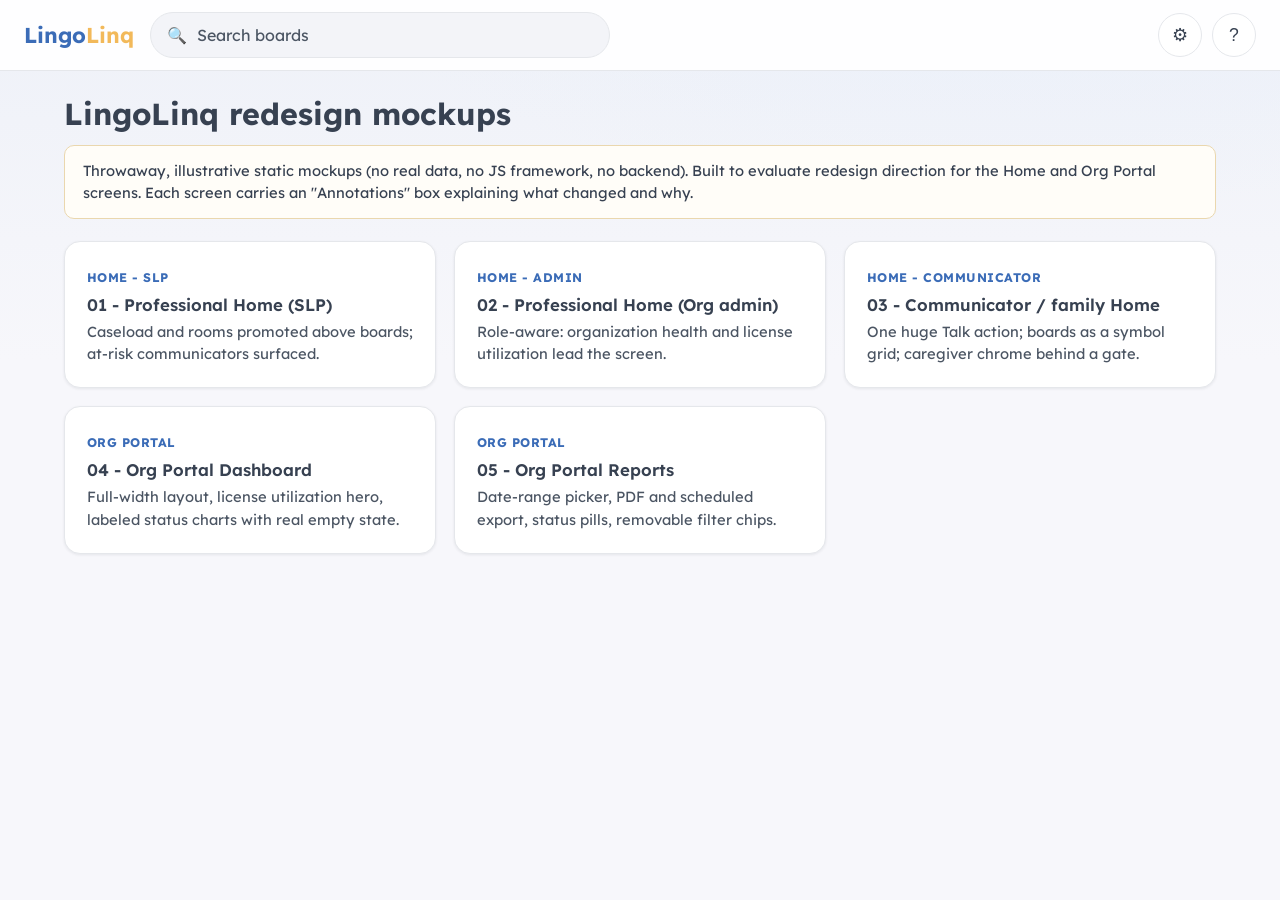
==== index.html @ 433f0b20 "Org Portal + Home landing UX mockups (fake data)" ====
<!DOCTYPE html>
<html lang="en">
<head>
  <meta charset="UTF-8" />
  <meta name="viewport" content="width=device-width, initial-scale=1.0" />
  <title>LingoLinq Redesign Mockups - Gallery</title>
  <link rel="preconnect" href="https://fonts.googleapis.com" />
  <link rel="preconnect" href="https://fonts.gstatic.com" crossorigin />
  <link href="https://fonts.googleapis.com/css2?family=Lexend:wght@400;500;600;700&family=Atkinson+Hyperlegible:wght@400;700&display=swap" rel="stylesheet" />
  <link rel="stylesheet" href="style.css" />
</head>
<body>
  <header class="topbar">
    <a class="brand" href="index.html">Lingo<span class="dot">Linq</span></a>
    <div class="search" role="search">
      <span aria-hidden="true">&#128269;</span>
      <input type="search" placeholder="Search boards" aria-label="Search boards" />
    </div>
    <div class="topbar-right">
      <button class="icon-btn" aria-label="Settings">&#9881;</button>
      <button class="icon-btn" aria-label="Help">?</button>
    </div>
  </header>

  <main>
    <h1>LingoLinq redesign mockups</h1>
    <div class="note-banner">
      Throwaway, illustrative static mockups (no real data, no JS framework, no backend). Built to evaluate redesign
      direction for the Home and Org Portal screens. Each screen carries an "Annotations" box explaining what changed and why.
    </div>

    <section class="gallery-grid">
      <a class="card gallery-card" href="01-home-slp.html">
        <span class="tag">Home - SLP</span>
        <h3>01 - Professional Home (SLP)</h3>
        <p>Caseload and rooms promoted above boards; at-risk communicators surfaced.</p>
      </a>
      <a class="card gallery-card" href="02-home-admin.html">
        <span class="tag">Home - Admin</span>
        <h3>02 - Professional Home (Org admin)</h3>
        <p>Role-aware: organization health and license utilization lead the screen.</p>
      </a>
      <a class="card gallery-card" href="03-home-communicator.html">
        <span class="tag">Home - Communicator</span>
        <h3>03 - Communicator / family Home</h3>
        <p>One huge Talk action; boards as a symbol grid; caregiver chrome behind a gate.</p>
      </a>
      <a class="card gallery-card" href="04-org-portal-landing.html">
        <span class="tag">Org Portal</span>
        <h3>04 - Org Portal Dashboard</h3>
        <p>Full-width layout, license utilization hero, labeled status charts with real empty state.</p>
      </a>
      <a class="card gallery-card" href="05-org-reports.html">
        <span class="tag">Org Portal</span>
        <h3>05 - Org Portal Reports</h3>
        <p>Date-range picker, PDF and scheduled export, status pills, removable filter chips.</p>
      </a>
    </section>
  </main>
</body>
</html>
---- style.css ----
/* LingoLinq redesign mockups - shared stylesheet (throwaway, illustrative only) */

:root {
  --canvas: #F7F7FB;
  --ink: #374151;
  --ink-soft: #4B5563;
  --amber: #F2B95A;
  --brand-blue: #3B6CB7;
  --brand-blue-dark: #2F578F;
  --ok: #2E7D5B;
  --warn: #B7791F;
  --risk: #B42318;
  --card: #FFFFFF;
  --border: #E5E7EB;
  --shadow: 0 1px 3px rgba(16, 24, 40, .08);
  --shadow-lg: 0 4px 16px rgba(16, 24, 40, .10);
  --radius: 16px;
  --radius-sm: 10px;
}

* { box-sizing: border-box; }

html, body { margin: 0; padding: 0; }

body {
  font-family: "Lexend", "Atkinson Hyperlegible", system-ui, -apple-system, sans-serif;
  font-size: 16px;
  line-height: 1.5;
  color: var(--ink);
  background:
    radial-gradient(1200px 500px at 80% -10%, #EAF0FA 0%, rgba(234,240,250,0) 60%),
    linear-gradient(180deg, #EEF1F8 0%, var(--canvas) 40%);
  min-height: 100vh;
}

a { color: var(--brand-blue); }

h1, h2, h3 { font-family: "Lexend", system-ui, sans-serif; color: var(--ink); margin: 0 0 .4em; line-height: 1.25; }
h1 { font-size: 1.9rem; font-weight: 700; }
h2 { font-size: 1.3rem; font-weight: 600; }
h3 { font-size: 1.05rem; font-weight: 600; }

p { margin: 0 0 .6em; }

/* ---------- focus visibility (WCAG 2.4.7) ---------- */
:focus-visible {
  outline: 3px solid var(--brand-blue);
  outline-offset: 2px;
  border-radius: 6px;
}

/* ---------- top bar / chrome ---------- */
.topbar {
  display: flex;
  align-items: center;
  gap: 16px;
  padding: 12px 24px;
  background: rgba(255, 255, 255, .92);
  border-bottom: 1px solid var(--border);
  backdrop-filter: blur(6px);
  position: sticky;
  top: 0;
  z-index: 20;
  flex-wrap: wrap;
}
.brand {
  font-family: "Lexend", system-ui, sans-serif;
  font-weight: 700;
  font-size: 1.35rem;
  color: var(--brand-blue);
  text-decoration: none;
  white-space: nowrap;
}
.brand .dot { color: var(--amber); }
.search {
  flex: 1 1 260px;
  min-width: 200px;
  max-width: 460px;
  display: flex;
  align-items: center;
  gap: 8px;
  background: #F3F4F8;
  border: 1px solid var(--border);
  border-radius: 999px;
  padding: 9px 16px;
}
.search input {
  border: 0;
  background: transparent;
  font: inherit;
  color: var(--ink);
  width: 100%;
  min-height: 26px;
}
.search input::placeholder { color: var(--ink-soft); }
.topbar-right { display: flex; align-items: center; gap: 10px; margin-left: auto; }

/* generic buttons */
.btn {
  font: inherit;
  font-weight: 600;
  border-radius: 999px;
  border: 1px solid transparent;
  padding: 11px 20px;
  min-height: 44px;
  cursor: pointer;
  display: inline-flex;
  align-items: center;
  justify-content: center;
  gap: 8px;
  text-decoration: none;
  white-space: nowrap;
}
.btn-primary { background: var(--brand-blue); color: #fff; }
.btn-primary:hover { background: var(--brand-blue-dark); }
.btn-ghost { background: #fff; color: var(--brand-blue); border-color: var(--border); }
.btn-ghost:hover { background: #F3F6FB; }
.btn-amber { background: var(--amber); color: #4A340A; }
.icon-btn {
  width: 44px; height: 44px;
  border-radius: 50%;
  border: 1px solid var(--border);
  background: #fff;
  color: var(--ink);
  font-size: 1.1rem;
  display: inline-flex; align-items: center; justify-content: center;
  cursor: pointer;
}
.icon-btn:hover { background: #F3F6FB; }
.btn-sm { padding: 8px 14px; min-height: 40px; font-size: .92rem; }

/* ---------- pill tab nav ---------- */
.tabs {
  display: flex;
  gap: 6px;
  padding: 8px;
  background: #fff;
  border: 1px solid var(--border);
  border-radius: 999px;
  box-shadow: var(--shadow);
  width: fit-content;
  max-width: 100%;
  overflow: visible;
  flex-wrap: wrap;
}
.tab {
  font: inherit;
  font-weight: 600;
  color: var(--ink-soft);
  background: transparent;
  border: 0;
  border-radius: 999px;
  padding: 10px 20px;
  min-height: 44px;
  cursor: pointer;
  text-decoration: none;
  display: inline-flex;
  align-items: center;
}
.tab:hover { background: #F1F4FA; color: var(--ink); }
.tab[aria-current="page"], .tab.active {
  background: var(--brand-blue);
  color: #fff;
}

/* ---------- layout ---------- */
main { max-width: 1200px; margin: 0 auto; padding: 24px; }
main.wide { max-width: 1320px; }
.page-head {
  display: flex; align-items: center; justify-content: space-between;
  gap: 16px; flex-wrap: wrap; margin-bottom: 18px;
}
.greeting { display: flex; align-items: center; gap: 14px; }
.greeting .emoji { font-size: 2.4rem; line-height: 1; }
.subtle { color: var(--ink-soft); font-size: .95rem; }

.row { display: grid; gap: 18px; margin-bottom: 18px; }
.row-2 { grid-template-columns: 2fr 1fr; }
.row-3 { grid-template-columns: repeat(3, 1fr); }
.row-eq2 { grid-template-columns: 1fr 1fr; }
@media (max-width: 860px) {
  .row-2, .row-3, .row-eq2 { grid-template-columns: 1fr; }
}

/* ---------- cards ---------- */
.card {
  background: var(--card);
  border: 1px solid var(--border);
  border-radius: var(--radius);
  box-shadow: var(--shadow);
  padding: 22px;
}
.card h2, .card h3 { margin-top: 0; }
.card-hero { padding: 26px; box-shadow: var(--shadow-lg); }
.card-head { display: flex; align-items: center; justify-content: space-between; gap: 12px; margin-bottom: 14px; flex-wrap: wrap; }

/* ---------- status pills / labels ---------- */
.pill {
  display: inline-flex; align-items: center; gap: 6px;
  font-size: .85rem; font-weight: 600;
  padding: 4px 12px; border-radius: 999px;
  min-height: 28px;
  border: 1px solid transparent;
}
.pill-risk { background: #FCEBEA; color: var(--risk); border-color: #F3C5C0; }
.pill-warn { background: #FBF1DD; color: var(--warn); border-color: #EAD7AE; }
.pill-ok { background: #E5F2EC; color: var(--ok); border-color: #BFE0CF; }
.pill-neutral { background: #EEF1F6; color: var(--ink-soft); border-color: var(--border); }
.dot-status { width: 9px; height: 9px; border-radius: 50%; display: inline-block; }
.dot-risk { background: var(--risk); }
.dot-warn { background: var(--warn); }
.dot-ok { background: var(--ok); }

/* ---------- lists ---------- */
.attn-list { list-style: none; margin: 0; padding: 0; }
.attn-list li {
  display: flex; align-items: center; justify-content: space-between;
  gap: 12px; padding: 14px 4px; border-top: 1px solid var(--border); flex-wrap: wrap;
}
.attn-list li:first-child { border-top: 0; }
.attn-left { display: flex; flex-direction: column; gap: 4px; }
.attn-name { font-weight: 600; }

/* big tap links (rooms, orgs) */
.taplink {
  display: flex; align-items: center; gap: 12px;
  padding: 16px; min-height: 64px;
  border: 1px solid var(--border); border-radius: var(--radius-sm);
  background: #FAFBFE; text-decoration: none; color: var(--ink);
  font-weight: 600; margin-bottom: 10px;
}
.taplink:hover { background: #F1F5FC; border-color: #C9D6EC; }
.taplink:last-child { margin-bottom: 0; }
.taplink .meta { font-weight: 400; color: var(--ink-soft); font-size: .9rem; }
.taplink .lead { display: flex; flex-direction: column; }
.taplink .chev { margin-left: auto; color: var(--brand-blue); font-weight: 700; }

/* ---------- KPI tiles ---------- */
.kpi-grid { display: grid; grid-template-columns: repeat(4, 1fr); gap: 14px; }
@media (max-width: 860px) { .kpi-grid { grid-template-columns: repeat(2, 1fr); } }
@media (max-width: 480px) { .kpi-grid { grid-template-columns: 1fr; } }
.kpi {
  background: #fff; border: 1px solid var(--border); border-radius: var(--radius-sm);
  padding: 16px; box-shadow: var(--shadow);
}
.kpi .num { font-family: "Lexend", sans-serif; font-size: 2rem; font-weight: 700; line-height: 1; color: var(--ink); }
.kpi .lbl { font-size: .82rem; color: var(--ink-soft); margin-top: 6px; }

/* progress bars */
.progress {
  height: 12px; border-radius: 999px; background: #E9ECF3;
  overflow: hidden; border: 1px solid var(--border); margin: 8px 0;
}
.progress > span { display: block; height: 100%; background: var(--brand-blue); border-radius: 999px; }
.progress.amber > span { background: var(--amber); }

/* ---------- board / symbol grid ---------- */
.board-grid {
  display: grid;
  grid-template-columns: repeat(auto-fill, minmax(150px, 1fr));
  gap: 14px;
}
.board-tile {
  display: flex; flex-direction: column; align-items: center; justify-content: center;
  gap: 8px; min-height: 120px; padding: 14px;
  border: 1px solid var(--border); border-radius: var(--radius-sm);
  background: #FAFBFE; text-decoration: none; color: var(--ink);
  text-align: center; font-weight: 600;
}
.board-tile:hover { background: #F1F5FC; border-color: #C9D6EC; }
.board-tile .sym { font-size: 2.4rem; line-height: 1; }
.board-tile .sub { font-weight: 400; color: var(--ink-soft); font-size: .82rem; }
.board-tile.crisis { background: #FCEBEA; border: 2px solid var(--risk); color: var(--risk); }
.board-tile.crisis .sub { color: var(--risk); }

/* communicator big tiles */
.symbol-grid { grid-template-columns: repeat(auto-fill, minmax(180px, 1fr)); gap: 18px; }
.symbol-grid .board-tile { min-height: 160px; font-size: 1.15rem; }
.symbol-grid .board-tile .sym { font-size: 3.4rem; }

/* ---------- communicator TALK hero ---------- */
.talk-hero {
  display: flex; flex-direction: column; align-items: center; justify-content: center;
  gap: 10px; min-height: 240px; width: 100%;
  background: linear-gradient(160deg, var(--brand-blue) 0%, var(--brand-blue-dark) 100%);
  color: #fff; border: 0; border-radius: 22px; cursor: pointer;
  box-shadow: var(--shadow-lg); margin-bottom: 22px; text-align: center; padding: 24px;
}
.talk-hero .talk-icon { font-size: 4.5rem; line-height: 1; }
.talk-hero .talk-label { font-family: "Lexend", sans-serif; font-size: 3rem; font-weight: 700; }
.talk-hero .talk-sub { font-size: 1.15rem; opacity: .95; }
.talk-hero:hover { filter: brightness(1.04); }

/* caregiver gate */
.gate {
  margin-top: 28px; display: flex; align-items: center; gap: 12px;
  padding: 14px 18px; border: 1px dashed #C7CCD6; border-radius: var(--radius-sm);
  background: rgba(255,255,255,.6); color: var(--ink-soft);
}
.gate .lock { font-size: 1.3rem; }
.gate .gate-text { font-weight: 600; color: var(--ink-soft); }

/* ---------- tables ---------- */
.table-wrap { overflow-x: auto; border-radius: var(--radius-sm); border: 1px solid var(--border); }
table.data { width: 100%; border-collapse: collapse; font-size: .95rem; background: #fff; min-width: 720px; }
table.data th, table.data td { text-align: left; padding: 12px 14px; border-bottom: 1px solid var(--border); }
table.data thead th { background: #F3F5F9; color: var(--ink); font-weight: 600; position: sticky; top: 0; }
table.data tbody tr:hover { background: #F8FAFE; }
table.data td .btn { padding: 7px 14px; min-height: 40px; }

/* controls bar */
.controls {
  display: flex; gap: 12px; flex-wrap: wrap; align-items: flex-end; margin-bottom: 16px;
}
.field { display: flex; flex-direction: column; gap: 5px; }
.field label { font-size: .82rem; font-weight: 600; color: var(--ink-soft); }
.field select, .field input {
  font: inherit; padding: 10px 12px; min-height: 44px;
  border: 1px solid var(--border); border-radius: var(--radius-sm); background: #fff; color: var(--ink);
}
.daterange { display: flex; align-items: flex-end; gap: 8px; }
.daterange .sep { padding-bottom: 12px; color: var(--ink-soft); }

/* split button */
.split { position: relative; display: inline-flex; flex-direction: column; }
.split-menu {
  position: absolute; top: calc(100% + 6px); right: 0;
  background: #fff; border: 1px solid var(--border); border-radius: var(--radius-sm);
  box-shadow: var(--shadow-lg); padding: 6px; min-width: 200px; z-index: 5;
}
.split-menu a {
  display: block; padding: 10px 12px; border-radius: 8px; text-decoration: none; color: var(--ink); font-weight: 500;
}
.split-menu a:hover { background: #F1F5FC; }

/* filter chips */
.chips { display: flex; gap: 8px; flex-wrap: wrap; align-items: center; }
.chip {
  display: inline-flex; align-items: center; gap: 6px;
  background: #EEF1F6; border: 1px solid var(--border); border-radius: 999px;
  padding: 6px 12px; font-size: .85rem; font-weight: 600; color: var(--ink);
  min-height: 32px;
}
.chip button { border: 0; background: transparent; color: var(--ink-soft); cursor: pointer; font-size: 1rem; line-height: 1; padding: 0 2px; }

/* summary strip */
.summary-strip {
  display: flex; gap: 14px; align-items: center; flex-wrap: wrap;
  background: #fff; border: 1px solid var(--border); border-radius: var(--radius-sm);
  padding: 12px 16px; margin-bottom: 14px; box-shadow: var(--shadow);
}
.summary-strip .count { font-weight: 700; }

/* ---------- charts (pure CSS) ---------- */
.bar-chart { display: flex; align-items: flex-end; gap: 10px; height: 170px; padding-top: 8px; }
.bar-col { flex: 1; display: flex; flex-direction: column; align-items: center; gap: 6px; justify-content: flex-end; height: 100%; }
.bar { width: 100%; max-width: 42px; background: var(--brand-blue); border-radius: 6px 6px 0 0; }
.bar-col .blbl { font-size: .78rem; color: var(--ink-soft); }
.bar-col .bval { font-size: .78rem; font-weight: 600; color: var(--ink); }

.hbar-row { display: flex; align-items: center; gap: 10px; margin-bottom: 12px; }
.hbar-row .hlbl { width: 90px; font-size: .9rem; font-weight: 600; flex-shrink: 0; }
.hbar-track { flex: 1; height: 22px; background: #EEF1F6; border-radius: 6px; overflow: hidden; border: 1px solid var(--border); }
.hbar-fill { height: 100%; border-radius: 6px; display: flex; align-items: center; padding-left: 8px; color: #fff; font-size: .78rem; font-weight: 700; }
.hbar-fill.ok { background: var(--ok); }
.hbar-fill.warn { background: var(--warn); }
.hbar-fill.risk { background: var(--risk); }
.hbar-row .hval { width: 44px; text-align: right; font-size: .85rem; font-weight: 600; color: var(--ink); }

/* empty state */
.empty-state {
  border: 2px dashed #C7CCD6; border-radius: var(--radius-sm);
  padding: 20px; text-align: center; color: var(--ink-soft); background: #FAFBFE;
}
.empty-state .es-icon { font-size: 2rem; }

/* ---------- annotations legend ---------- */
.annotations {
  position: fixed; bottom: 18px; right: 18px; width: 320px; max-width: calc(100vw - 36px);
  background: #FFFDF8; border: 1px solid #EAD7AE; border-left: 4px solid var(--amber);
  border-radius: 12px; box-shadow: var(--shadow-lg); padding: 14px 16px;
  font-size: .85rem; color: var(--ink); z-index: 50;
}
.annotations h4 { margin: 0 0 8px; font-size: .9rem; display: flex; align-items: center; gap: 8px; }
.annotations h4 .x { margin-left: auto; cursor: pointer; color: var(--ink-soft); border: 0; background: transparent; font-size: 1rem; }
.annotations ul { margin: 0; padding-left: 18px; }
.annotations li { margin-bottom: 6px; line-height: 1.4; }
.annotations li:last-child { margin-bottom: 0; }

/* ---------- gallery (index) ---------- */
.gallery-grid { display: grid; grid-template-columns: repeat(auto-fill, minmax(280px, 1fr)); gap: 18px; }
.gallery-card { display: block; text-decoration: none; color: var(--ink); }
.gallery-card .tag { font-size: .78rem; font-weight: 700; color: var(--brand-blue); letter-spacing: .04em; text-transform: uppercase; }
.gallery-card h3 { margin: 6px 0; }
.gallery-card p { color: var(--ink-soft); font-size: .92rem; margin: 0; }
.gallery-card:hover { box-shadow: var(--shadow-lg); border-color: #C9D6EC; }

.note-banner {
  background: #FFFDF8; border: 1px solid #EAD7AE; border-radius: var(--radius-sm);
  padding: 14px 18px; margin-bottom: 22px; color: var(--ink); font-size: .92rem;
}

/* misc helpers */
.stack { display: flex; flex-direction: column; gap: 6px; }
.flex { display: flex; gap: 10px; align-items: center; flex-wrap: wrap; }
.mt0 { margin-top: 0; }
.muted { color: var(--ink-soft); }
.big-num { font-family: "Lexend", sans-serif; font-size: 2.6rem; font-weight: 700; line-height: 1; }
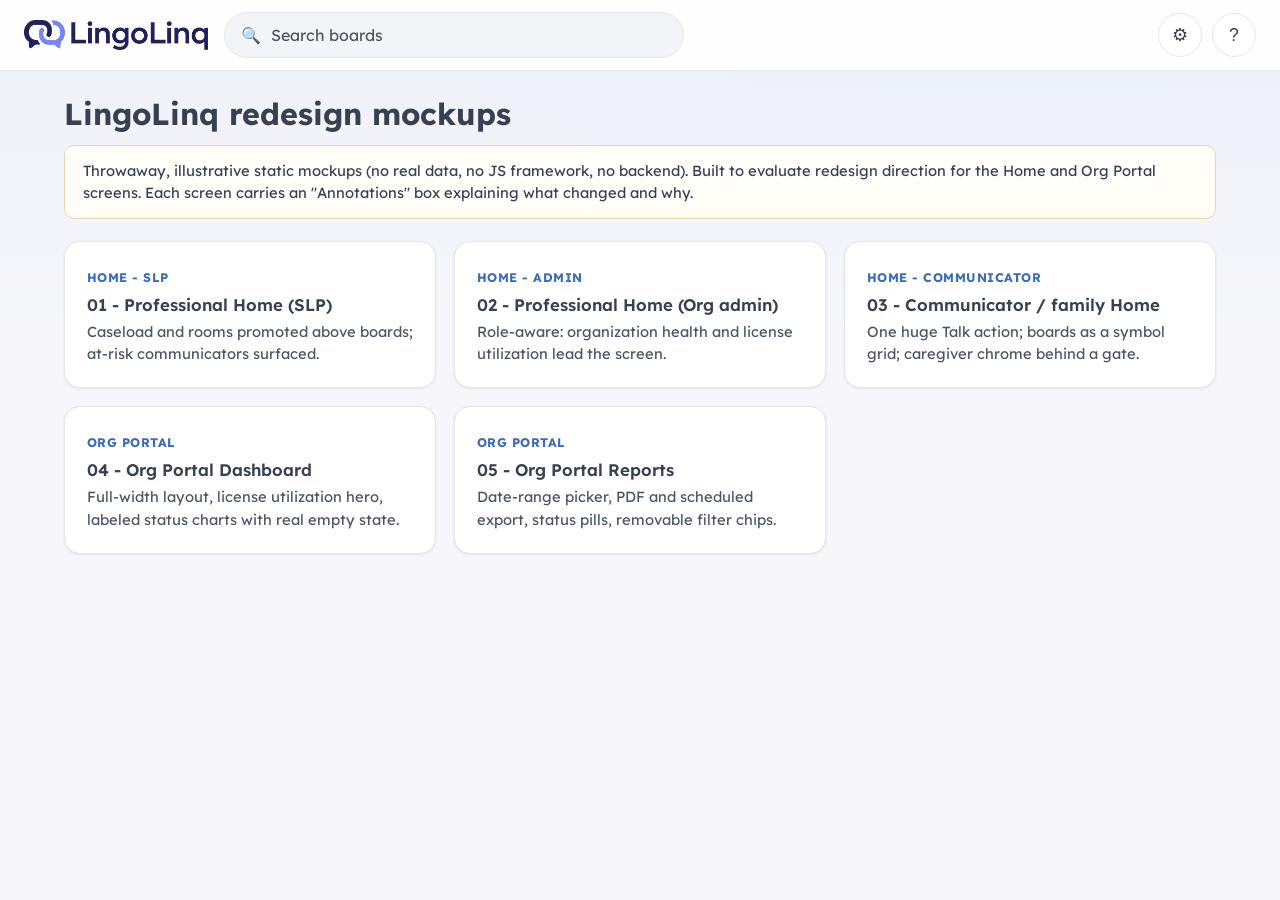
==== commit bd701c73: "Use real LingoLinq logo + favicon on mockups" ====
--- a/index.html
+++ b/index.html
@@ -7,11 +7,12 @@
   <link rel="preconnect" href="https://fonts.googleapis.com" />
   <link rel="preconnect" href="https://fonts.gstatic.com" crossorigin />
   <link href="https://fonts.googleapis.com/css2?family=Lexend:wght@400;500;600;700&family=Atkinson+Hyperlegible:wght@400;700&display=swap" rel="stylesheet" />
-  <link rel="stylesheet" href="style.css" />
+  <link rel="icon" type="image/png" href="favicon.png" />
+    <link rel="stylesheet" href="style.css" />
 </head>
 <body>
   <header class="topbar">
-    <a class="brand" href="index.html">Lingo<span class="dot">Linq</span></a>
+    <a class="brand" href="index.html"><img src="lingolinq-logo.png" alt="LingoLinq" /></a>
     <div class="search" role="search">
       <span aria-hidden="true">&#128269;</span>
       <input type="search" placeholder="Search boards" aria-label="Search boards" />
--- a/style.css
+++ b/style.css
@@ -64,14 +64,13 @@
   flex-wrap: wrap;
 }
 .brand {
-  font-family: "Lexend", system-ui, sans-serif;
-  font-weight: 700;
-  font-size: 1.35rem;
-  color: var(--brand-blue);
+  display: inline-flex;
+  align-items: center;
   text-decoration: none;
   white-space: nowrap;
-}
-.brand .dot { color: var(--amber); }
+  line-height: 0;
+}
+.brand img { height: 30px; width: auto; display: block; }
 .search {
   flex: 1 1 260px;
   min-width: 200px;
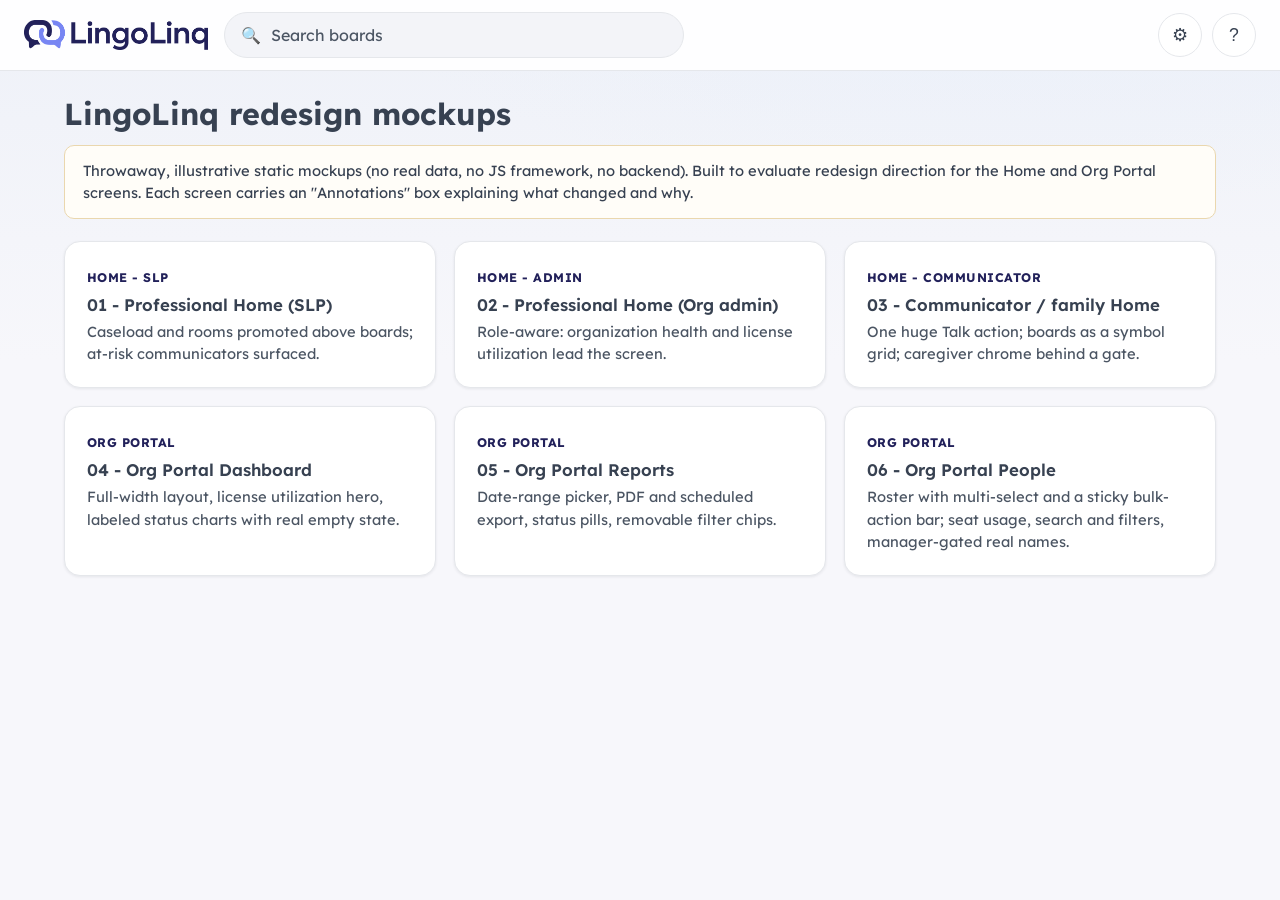
==== commit 08c2aeb8: "feat: add Org Portal People (roster + bulk actions) mockup [06] Phase 5 surface from the build roadm" ====
--- a/index.html
+++ b/index.html
@@ -8,11 +8,11 @@
   <link rel="preconnect" href="https://fonts.gstatic.com" crossorigin />
   <link href="https://fonts.googleapis.com/css2?family=Lexend:wght@400;500;600;700&family=Atkinson+Hyperlegible:wght@400;700&display=swap" rel="stylesheet" />
   <link rel="icon" type="image/png" href="favicon.png" />
-    <link rel="stylesheet" href="style.css" />
+    <link rel="stylesheet" href="style.css?v=3" />
 </head>
 <body>
   <header class="topbar">
-    <a class="brand" href="index.html"><img src="lingolinq-logo.png" alt="LingoLinq" /></a>
+    <a class="brand" href="index.html"><img src="lingolinq-logo.png" alt="LingoLinq" height="30" /></a>
     <div class="search" role="search">
       <span aria-hidden="true">&#128269;</span>
       <input type="search" placeholder="Search boards" aria-label="Search boards" />
@@ -56,6 +56,11 @@
         <h3>05 - Org Portal Reports</h3>
         <p>Date-range picker, PDF and scheduled export, status pills, removable filter chips.</p>
       </a>
+      <a class="card gallery-card" href="06-org-people.html">
+        <span class="tag">Org Portal</span>
+        <h3>06 - Org Portal People</h3>
+        <p>Roster with multi-select and a sticky bulk-action bar; seat usage, search and filters, manager-gated real names.</p>
+      </a>
     </section>
   </main>
 </body>
--- a/style.css
+++ b/style.css
@@ -2,11 +2,15 @@
 
 :root {
   --canvas: #F7F7FB;
-  --ink: #374151;
+  --ink: #374151;            /* Charcoal - body text (DESIGN.md S14, AAA 10.31:1) */
   --ink-soft: #4B5563;
-  --amber: #F2B95A;
-  --brand-blue: #3B6CB7;
-  --brand-blue-dark: #2F578F;
+  --amber: #F2B95A;          /* Amber - fills/borders only, never text, one callout per view */
+  /* DESIGN.md S14 "one brand, two expressions" - product palette.
+     Deep Purple = single primary (solid fills/actions); Cornflower = interactive (links/focus). */
+  --primary: #22215A;        /* Deep Purple - primary fills, solid actions, active states (AAA 14.65:1) */
+  --primary-dark: #16153B;   /* hover/active for primary fills */
+  --interactive: #4C86D8;    /* Cornflower - links (underlined), focus rings, text actions (~4.6:1) */
+  --interactive-dark: #3A6FBE;
   --ok: #2E7D5B;
   --warn: #B7791F;
   --risk: #B42318;
@@ -33,7 +37,7 @@
   min-height: 100vh;
 }
 
-a { color: var(--brand-blue); }
+a { color: var(--interactive); text-decoration: underline; }
 
 h1, h2, h3 { font-family: "Lexend", system-ui, sans-serif; color: var(--ink); margin: 0 0 .4em; line-height: 1.25; }
 h1 { font-size: 1.9rem; font-weight: 700; }
@@ -44,7 +48,7 @@
 
 /* ---------- focus visibility (WCAG 2.4.7) ---------- */
 :focus-visible {
-  outline: 3px solid var(--brand-blue);
+  outline: 3px solid var(--interactive);
   outline-offset: 2px;
   border-radius: 6px;
 }
@@ -110,9 +114,9 @@
   text-decoration: none;
   white-space: nowrap;
 }
-.btn-primary { background: var(--brand-blue); color: #fff; }
-.btn-primary:hover { background: var(--brand-blue-dark); }
-.btn-ghost { background: #fff; color: var(--brand-blue); border-color: var(--border); }
+.btn-primary { background: var(--primary); color: #fff; }
+.btn-primary:hover { background: var(--primary-dark); }
+.btn-ghost { background: #fff; color: var(--interactive); border-color: var(--border); }
 .btn-ghost:hover { background: #F3F6FB; }
 .btn-amber { background: var(--amber); color: #4A340A; }
 .icon-btn {
@@ -158,7 +162,7 @@
 }
 .tab:hover { background: #F1F4FA; color: var(--ink); }
 .tab[aria-current="page"], .tab.active {
-  background: var(--brand-blue);
+  background: var(--primary);
   color: #fff;
 }
 
@@ -232,7 +236,7 @@
 .taplink:last-child { margin-bottom: 0; }
 .taplink .meta { font-weight: 400; color: var(--ink-soft); font-size: .9rem; }
 .taplink .lead { display: flex; flex-direction: column; }
-.taplink .chev { margin-left: auto; color: var(--brand-blue); font-weight: 700; }
+.taplink .chev { margin-left: auto; color: var(--interactive); font-weight: 700; }
 
 /* ---------- KPI tiles ---------- */
 .kpi-grid { display: grid; grid-template-columns: repeat(4, 1fr); gap: 14px; }
@@ -250,7 +254,7 @@
   height: 12px; border-radius: 999px; background: #E9ECF3;
   overflow: hidden; border: 1px solid var(--border); margin: 8px 0;
 }
-.progress > span { display: block; height: 100%; background: var(--brand-blue); border-radius: 999px; }
+.progress > span { display: block; height: 100%; background: var(--primary); border-radius: 999px; }
 .progress.amber > span { background: var(--amber); }
 
 /* ---------- board / symbol grid ---------- */
@@ -281,7 +285,7 @@
 .talk-hero {
   display: flex; flex-direction: column; align-items: center; justify-content: center;
   gap: 10px; min-height: 240px; width: 100%;
-  background: linear-gradient(160deg, var(--brand-blue) 0%, var(--brand-blue-dark) 100%);
+  background: linear-gradient(160deg, var(--primary) 0%, var(--primary-dark) 100%);
   color: #fff; border: 0; border-radius: 22px; cursor: pointer;
   box-shadow: var(--shadow-lg); margin-bottom: 22px; text-align: center; padding: 24px;
 }
@@ -353,7 +357,7 @@
 /* ---------- charts (pure CSS) ---------- */
 .bar-chart { display: flex; align-items: flex-end; gap: 10px; height: 170px; padding-top: 8px; }
 .bar-col { flex: 1; display: flex; flex-direction: column; align-items: center; gap: 6px; justify-content: flex-end; height: 100%; }
-.bar { width: 100%; max-width: 42px; background: var(--brand-blue); border-radius: 6px 6px 0 0; }
+.bar { width: 100%; max-width: 42px; background: var(--primary); border-radius: 6px 6px 0 0; }
 .bar-col .blbl { font-size: .78rem; color: var(--ink-soft); }
 .bar-col .bval { font-size: .78rem; font-weight: 600; color: var(--ink); }
 
@@ -389,7 +393,7 @@
 /* ---------- gallery (index) ---------- */
 .gallery-grid { display: grid; grid-template-columns: repeat(auto-fill, minmax(280px, 1fr)); gap: 18px; }
 .gallery-card { display: block; text-decoration: none; color: var(--ink); }
-.gallery-card .tag { font-size: .78rem; font-weight: 700; color: var(--brand-blue); letter-spacing: .04em; text-transform: uppercase; }
+.gallery-card .tag { font-size: .78rem; font-weight: 700; color: var(--primary); letter-spacing: .04em; text-transform: uppercase; }
 .gallery-card h3 { margin: 6px 0; }
 .gallery-card p { color: var(--ink-soft); font-size: .92rem; margin: 0; }
 .gallery-card:hover { box-shadow: var(--shadow-lg); border-color: #C9D6EC; }
@@ -398,6 +402,51 @@
   background: #FFFDF8; border: 1px solid #EAD7AE; border-radius: var(--radius-sm);
   padding: 14px 18px; margin-bottom: 22px; color: var(--ink); font-size: .92rem;
 }
+
+/* ---------- roster / people management ---------- */
+/* sub-tab count badge inside a pill tab */
+.tab .count {
+  margin-left: 8px; font-size: .78rem; font-weight: 700;
+  background: #EEF1F6; color: var(--ink-soft);
+  border-radius: 999px; padding: 1px 8px; min-height: 18px;
+}
+.tab[aria-current="page"] .count, .tab.active .count { background: rgba(255,255,255,.22); color: #fff; }
+
+/* seat-usage strip (license awareness) */
+.seat-meter { display: flex; flex-direction: column; gap: 6px; min-width: 240px; flex: 1 1 240px; }
+.seat-meter .seat-head { display: flex; justify-content: space-between; font-size: .9rem; }
+.seat-meter .seat-head b { color: var(--primary); }
+
+/* 44px hit area wrapping a visually compact checkbox (2.5.8) */
+.check-target {
+  display: inline-flex; align-items: center; justify-content: center;
+  min-width: 44px; min-height: 44px; cursor: pointer;
+}
+.rowcheck { width: 20px; height: 20px; accent-color: var(--primary); cursor: pointer; }
+table.data th.check, table.data td.check { width: 44px; padding: 0 0 0 6px; text-align: center; }
+table.data tr.selected { background: #EEEDFE; }
+table.data tr.selected:hover { background: #E6E4FC; }
+.roster-name { display: flex; align-items: center; gap: 10px; }
+.roster-name .avatar {
+  width: 34px; height: 34px; border-radius: 50%; flex-shrink: 0;
+  background: #EEEDFE; color: var(--primary); font-weight: 700;
+  display: inline-flex; align-items: center; justify-content: center; font-size: .85rem;
+}
+.roster-name .uname { font-weight: 600; }
+.roster-name .rname { font-weight: 400; color: var(--ink-soft); font-size: .85rem; }
+
+/* sticky bulk-action bar (appears when rows are selected) */
+.bulkbar {
+  position: sticky; bottom: 16px; z-index: 15;
+  display: flex; align-items: center; gap: 10px; flex-wrap: wrap;
+  background: #fff; border: 1px solid var(--border); border-left: 4px solid var(--primary);
+  border-radius: var(--radius-sm); box-shadow: var(--shadow-lg);
+  padding: 12px 16px; margin-top: 16px;
+}
+.bulkbar .sel-count { font-weight: 700; color: var(--primary); }
+.bulkbar .spacer { margin-left: auto; }
+.btn-danger { background: #fff; color: var(--risk); border-color: #F3C5C0; }
+.btn-danger:hover { background: #FCEBEA; }
 
 /* misc helpers */
 .stack { display: flex; flex-direction: column; gap: 6px; }
